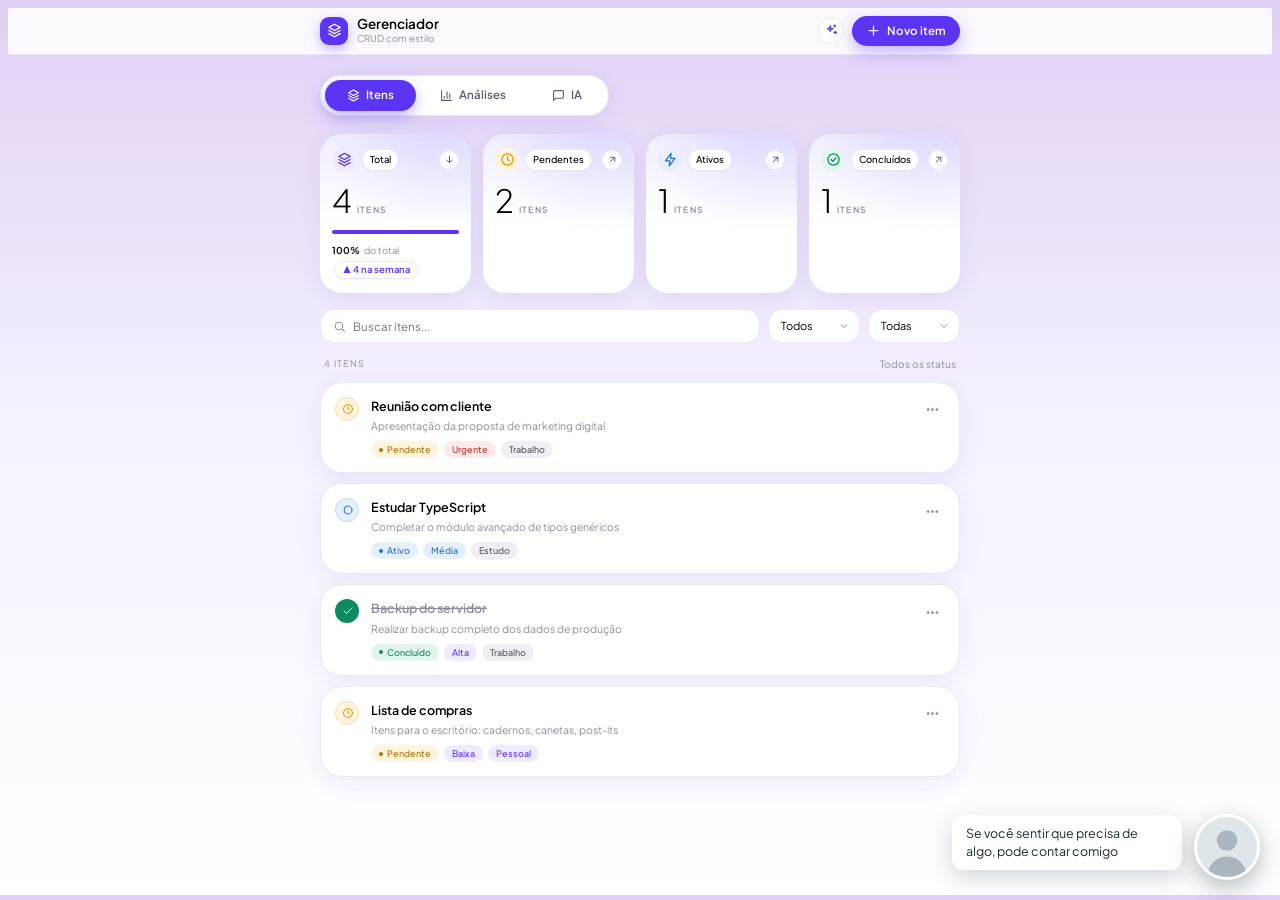
==== index.html @ 72a788ec "arrumando organização" ====
<!DOCTYPE html>
<html lang="pt-BR">
<head>
  <meta charset="UTF-8">
  <meta name="viewport" content="width=device-width, initial-scale=1">
  <title>Gerenciador</title>
  <link rel="preconnect" href="https://fonts.googleapis.com">
  <link rel="preconnect" href="https://fonts.gstatic.com" crossorigin>
  <link href="https://fonts.googleapis.com/css2?family=Plus+Jakarta+Sans:wght@300;400;500;600;700&display=swap" rel="stylesheet">
  <link rel="stylesheet" href="style.css">
</head>
<body>

<!-- Ícones -->
<svg width="0" height="0" style="position:absolute" aria-hidden="true">
  <defs>
    <symbol id="i-layers" viewBox="0 0 24 24"><path d="m12 2 9 5-9 5-9-5 9-5Z"/><path d="m3 12 9 5 9-5"/><path d="m3 17 9 5 9-5"/></symbol>
    <symbol id="i-chart" viewBox="0 0 24 24"><path d="M3 3v18h18"/><path d="M18 17V9"/><path d="M13 17V5"/><path d="M8 17v-3"/></symbol>
    <symbol id="i-chat" viewBox="0 0 24 24"><path d="M21 15a2 2 0 0 1-2 2H7l-4 4V5a2 2 0 0 1 2-2h14a2 2 0 0 1 2 2z"/></symbol>
    <symbol id="i-sparkles" viewBox="0 0 24 24"><path d="M9.9 4.5 11 8l3.5 1.1L11 10.2 9.9 13.7 8.8 10.2 5.3 9.1 8.8 8z"/><path d="M18 13v4M16 15h4M17 3v3M15.5 4.5h3"/></symbol>
    <symbol id="i-plus" viewBox="0 0 24 24"><path d="M12 5v14M5 12h14"/></symbol>
    <symbol id="i-clock" viewBox="0 0 24 24"><circle cx="12" cy="12" r="9"/><path d="M12 7v5l3 2"/></symbol>
    <symbol id="i-circle" viewBox="0 0 24 24"><circle cx="12" cy="12" r="8"/></symbol>
    <symbol id="i-zap" viewBox="0 0 24 24"><path d="M13 2 4 14h7l-1 8 9-12h-7z"/></symbol>
    <symbol id="i-check" viewBox="0 0 24 24"><path d="M20 6 9 17l-5-5"/></symbol>
    <symbol id="i-check-circle" viewBox="0 0 24 24"><circle cx="12" cy="12" r="9"/><path d="m8 12 3 3 5-6"/></symbol>
    <symbol id="i-search" viewBox="0 0 24 24"><circle cx="11" cy="11" r="7"/><path d="m21 21-4.3-4.3"/></symbol>
    <symbol id="i-up-right" viewBox="0 0 24 24"><path d="M7 17 17 7M8 7h9v9"/></symbol>
    <symbol id="i-down" viewBox="0 0 24 24"><path d="M12 5v14M6 13l6 6 6-6"/></symbol>
    <symbol id="i-more" viewBox="0 0 24 24"><circle cx="5" cy="12" r="1.2"/><circle cx="12" cy="12" r="1.2"/><circle cx="19" cy="12" r="1.2"/></symbol>
    <symbol id="i-trend" viewBox="0 0 24 24"><path d="m3 17 6-6 4 4 8-8"/><path d="M15 7h6v6"/></symbol>
    <symbol id="i-activity" viewBox="0 0 24 24"><path d="M22 12h-4l-3 9L9 3l-3 9H2"/></symbol>
    <symbol id="i-chevron" viewBox="0 0 24 24"><path d="m6 9 6 6 6-6"/></symbol>
    <symbol id="i-send" viewBox="0 0 24 24"><path d="M12 19V5M5 12l7-7 7 7"/></symbol>
    <symbol id="i-x" viewBox="0 0 24 24"><path d="M18 6 6 18M6 6l12 12"/></symbol>
    <symbol id="i-briefcase" viewBox="0 0 24 24"><rect x="2" y="7" width="20" height="14" rx="2"/><path d="M16 21V5a2 2 0 0 0-2-2h-4a2 2 0 0 0-2 2v16"/></symbol>
    <symbol id="i-heart" viewBox="0 0 24 24"><path d="M19 14c1.49-1.46 3-3.21 3-5.5A5.5 5.5 0 0 0 16.5 3c-1.76 0-3 .5-4.5 2-1.5-1.5-2.74-2-4.5-2A5.5 5.5 0 0 0 2 8.5c0 2.3 1.5 4.05 3 5.5l7 7Z"/></symbol>
    <symbol id="i-list" viewBox="0 0 24 24"><path d="M8 6h13M8 12h13M8 18h13M3 6h.01M3 12h.01M3 18h.01"/></symbol>
    <symbol id="i-cap" viewBox="0 0 24 24"><path d="M22 10 12 5 2 10l10 5 10-5Z"/><path d="M6 12v5c3 3 9 3 12 0v-5"/></symbol>
    <symbol id="i-plane" viewBox="0 0 24 24"><path d="m22 2-7 20-4-9-9-4Z"/><path d="M22 2 11 13"/></symbol>
  </defs>
</svg>

<header class="topbar">
  <div class="wrap topbar-in">
    <div class="brand">
      <span class="brand-logo"><svg class="ico"><use href="#i-layers"/></svg></span>
      <span><strong>Gerenciador</strong><small>CRUD com estilo</small></span>
    </div>
    <div class="topbar-actions">
      <button class="btn-icon" type="button" data-aba="ia" title="Assistente IA"><svg class="ico"><use href="#i-sparkles"/></svg></button>
      <button class="btn-primary" type="button" id="btn-novo"><svg class="ico"><use href="#i-plus"/></svg> Novo item</button>
    </div>
  </div>
</header>

<main class="wrap">
  <nav class="tabs" aria-label="Seções">
    <button class="tab active" type="button" data-aba="itens"><svg class="ico"><use href="#i-layers"/></svg> Itens</button>
    <button class="tab" type="button" data-aba="analises"><svg class="ico"><use href="#i-chart"/></svg> Análises</button>
    <button class="tab" type="button" data-aba="ia"><svg class="ico"><use href="#i-chat"/></svg> IA</button>
  </nav>

  <!-- ========== ITENS ========== -->
  <section id="aba-itens" class="aba active">
    <div class="stat-grid" id="cards"></div>

    <div class="filters">
      <label class="search">
        <svg class="ico"><use href="#i-search"/></svg>
        <input type="search" id="busca" placeholder="Buscar itens...">
      </label>
      <label class="select">
        <select id="f-status">
          <option value="">Todos</option>
          <option value="pendente">Pendente</option>
          <option value="ativo">Ativo</option>
          <option value="concluido">Concluído</option>
        </select>
        <svg class="ico"><use href="#i-chevron"/></svg>
      </label>
      <label class="select">
        <select id="f-cat">
          <option value="">Todas</option>
          <option value="trabalho">Trabalho</option>
          <option value="pessoal">Pessoal</option>
          <option value="ideia">Ideia</option>
          <option value="estudo">Estudo</option>
        </select>
        <svg class="ico"><use href="#i-chevron"/></svg>
      </label>
    </div>

    <div class="list-meta"><span id="contagem"></span><span id="rotulo-status">Todos os status</span></div>
    <div class="list" id="lista"></div>
  </section>

  <!-- ========== ANÁLISES ========== -->
  <section id="aba-analises" class="aba">
    <div class="stat-grid flat" id="kpis"></div>

    <div class="chart-grid">
      <article class="card">
        <header class="card-h"><h3>Distribuição por status</h3><span>proporção atual</span></header>
        <div class="donut-wrap" id="g-status"></div>
      </article>
      <article class="card">
        <header class="card-h"><h3>Itens criados por dia</h3><span>últimos 14 dias</span></header>
        <div id="g-dia"></div>
      </article>
      <article class="card">
        <header class="card-h"><h3>Por prioridade</h3><span>quantos por nível</span></header>
        <div class="hbars" id="g-prio"></div>
      </article>
      <article class="card">
        <header class="card-h"><h3>Por categoria</h3><span>distribuição temática</span></header>
        <div class="vbars" id="g-cat"></div>
      </article>
    </div>

    <div class="callout" id="taxa"></div>
  </section>

  <!-- ========== IA ========== -->
  <section id="aba-ia" class="aba">
    <div class="chat card">
      <header class="chat-h">
        <span class="stat-ico violet"><svg class="ico"><use href="#i-sparkles"/></svg></span>
        <div><strong>Assistente do Gerenciador</strong><small>Analisa suas tarefas e responde em português</small></div>
      </header>
      <div class="chat-body" id="chat-body">
        <div class="chat-empty" id="chat-empty">
          <span class="empty-ico"><svg class="ico"><use href="#i-sparkles"/></svg></span>
          <h3>Pergunte sobre suas tarefas</h3>
          <p>Eu tenho acesso ao resumo dos seus itens e posso sugerir próximos passos.</p>
          <div class="chips">
            <button type="button" class="chip">Quantas tarefas estão pendentes?</button>
            <button type="button" class="chip">Qual a taxa de conclusão da semana?</button>
            <button type="button" class="chip">Quais itens da categoria trabalho estão ativos?</button>
            <button type="button" class="chip">Me dê 3 sugestões para organizar minha semana.</button>
          </div>
        </div>
      </div>
      <form class="chat-form" id="chat-form" autocomplete="off">
        <input id="chat-input" type="text" placeholder="Pergunte sobre suas tarefas..." maxlength="300">
        <button class="send" aria-label="Enviar"><svg class="ico"><use href="#i-send"/></svg></button>
      </form>
    </div>
  </section>
</main>

<!-- Modal novo / editar -->
<dialog id="modal">
  <form id="modal-form" class="modal-form">
    <header>
      <h2 id="modal-title">Novo item</h2>
      <button type="button" class="btn-icon sm" id="modal-x" aria-label="Fechar"><svg class="ico"><use href="#i-x"/></svg></button>
    </header>
    <label>Título<input id="f-titulo" required maxlength="120" placeholder="O que precisa ser feito?"></label>
    <label>Descrição<textarea id="f-descricao" rows="3" maxlength="300" placeholder="Detalhes opcionais"></textarea></label>
    <div class="row3">
      <label>Status
        <select id="f-m-status">
          <option value="pendente">Pendente</option>
          <option value="ativo">Ativo</option>
          <option value="concluido">Concluído</option>
        </select>
      </label>
      <label>Prioridade
        <select id="f-m-prioridade">
          <option value="baixa">Baixa</option>
          <option value="media" selected>Média</option>
          <option value="alta">Alta</option>
          <option value="urgente">Urgente</option>
        </select>
      </label>
      <label>Categoria
        <select id="f-m-categoria">
          <option value="trabalho">Trabalho</option>
          <option value="pessoal" selected>Pessoal</option>
          <option value="ideia">Ideia</option>
          <option value="estudo">Estudo</option>
        </select>
      </label>
    </div>
    <footer>
      <button type="button" class="btn-ghost" id="modal-cancel">Cancelar</button>
      <button class="btn-primary" type="submit">Salvar</button>
    </footer>
  </form>
</dialog>

<!-- Assistente virtual (widget) -->
<div class="assist-hint" id="assist-hint" role="button" tabindex="0">Se você sentir que precisa de algo, pode contar comigo</div>
<button type="button" class="assist-fab" id="assist-fab" aria-label="Abrir assistente" aria-expanded="false" aria-controls="assist-panel">
  <span class="avatar"></span>
</button>

<section class="assist-panel" id="assist-panel" role="dialog" aria-label="Assistente virtual" hidden>
  <header class="assist-head">
    <span class="avatar"></span>
    <div class="assist-id"><strong id="assist-nome"></strong><small>Assistente Virtual</small></div>
    <div class="assist-tools">
      <div class="assist-menu" id="assist-menu" hidden>
        <button type="button" class="head-btn" id="assist-dots" aria-label="Mais opções" aria-haspopup="true" aria-expanded="false"><svg class="ico"><use href="#i-more"/></svg></button>
        <div class="assist-pop" id="assist-pop" hidden>
          <button type="button" id="assist-reset">Reconfigurar assistente</button>
        </div>
      </div>
      <button type="button" class="head-btn" id="assist-close" aria-label="Fechar"><svg class="ico"><use href="#i-x"/></svg></button>
    </div>
  </header>

  <!-- Tela 1: estilo -->
  <div class="tela active" data-tela="1">
    <div class="stepper"><span class="st on">1</span><span class="seg"></span><span class="st">2</span><span class="seg"></span><span class="st">3</span></div>
    <p class="ask">Oi! Como você gostaria que eu seja?</p>
    <div class="opcoes" role="radiogroup" aria-label="Estilo da assistente" data-grupo="estilo">
      <button type="button" class="opcao" role="radio" aria-checked="false" data-valor="amigavel">
        <span class="oi violeta"><svg class="ico"><use href="#i-sparkles"/></svg></span>
        <span class="otxt"><b>Amigável</b><small>Uma assistente próxima e descontraída</small></span>
      </button>
      <button type="button" class="opcao" role="radio" aria-checked="false" data-valor="profissional">
        <span class="oi azul"><svg class="ico"><use href="#i-briefcase"/></svg></span>
        <span class="otxt"><b>Profissional</b><small>Direta e objetiva</small></span>
      </button>
      <button type="button" class="opcao" role="radio" aria-checked="false" data-valor="paciente">
        <span class="oi rosa"><svg class="ico"><use href="#i-heart"/></svg></span>
        <span class="otxt"><b>Paciente</b><small>Sempre calma e acolhedora</small></span>
      </button>
    </div>
    <button type="button" class="assist-cta" id="cta-1" disabled>Escolher</button>
  </div>

  <!-- Tela 2: modo de trabalho -->
  <div class="tela" data-tela="2">
    <div class="stepper"><span class="st ok">1</span><span class="seg ok"></span><span class="st on">2</span><span class="seg"></span><span class="st">3</span></div>
    <p class="ask">Como você prefere trabalhar comigo?</p>
    <div class="opcoes" role="radiogroup" aria-label="Modo de trabalho" data-grupo="modo">
      <button type="button" class="opcao" role="radio" aria-checked="false" data-valor="rapidas">
        <span class="oi laranja"><svg class="ico"><use href="#i-zap"/></svg></span>
        <span class="otxt"><b>Respostas rápidas</b><small>Direto ao ponto</small></span>
      </button>
      <button type="button" class="opcao" role="radio" aria-checked="false" data-valor="explicacoes">
        <span class="oi indigo"><svg class="ico"><use href="#i-list"/></svg></span>
        <span class="otxt"><b>Com explicações</b><small>Passo a passo</small></span>
      </button>
      <button type="button" class="opcao" role="radio" aria-checked="false" data-valor="exemplos">
        <span class="oi navy"><svg class="ico"><use href="#i-cap"/></svg></span>
        <span class="otxt"><b>Com exemplos</b><small>Usando situações reais</small></span>
      </button>
    </div>
    <button type="button" class="assist-cta" id="cta-2" disabled>Continuar</button>
  </div>

  <!-- Tela 3: conversa -->
  <div class="tela chat" data-tela="chat">
    <div class="chat-msgs" id="assist-msgs" aria-live="polite"></div>
    <form class="assist-form" id="assist-form" autocomplete="off">
      <input id="assist-input" type="text" placeholder="Digite sua mensagem..." maxlength="300">
      <button class="enviar" aria-label="Enviar"><svg class="ico"><use href="#i-plane"/></svg></button>
    </form>
  </div>
</section>

<script src="script.js"></script>
</body>
</html>
---- style.css ----
:root {
  --bg: #f8f8fc;
  --card: #ffffff;
  --ink: #14141f;
  --muted: #8b8da0;
  --line: #e8e9f1;
  --brand: #5b34f5;
  --brand-soft: #efeafe;
  --amber: #e09400;  --amber-soft: #fff4de;
  --blue: #1f6fd6;   --blue-soft: #e6f0fd;
  --green: #0e8a5f;  --green-soft: #e1f5ec;
  --red: #c0332e;    --red-soft: #fdeaea;
  --radius: 22px;
  --shadow: 0 6px 24px rgba(60, 40, 140, .07);
  --assist: #1b6b73;
  --assist-dark: #15565d;
  /* Foto da assistente: coloque o arquivo em assets/assistente.png (ou troque o caminho aqui). */
  --assistente: url("assets/assistente.png");
  /* Silhueta mostrada enquanto não houver foto. */
  --avatar-vazio: url("data:image/svg+xml,%3Csvg xmlns='http://www.w3.org/2000/svg' viewBox='0 0 64 64'%3E%3Crect width='64' height='64' fill='%23dfe6ea'/%3E%3Ccircle cx='32' cy='25' r='11' fill='%23a9b6bd'/%3E%3Cpath d='M10 64c2-15 12-22 22-22s20 7 22 22Z' fill='%23a9b6bd'/%3E%3C/svg%3E");
}

* { box-sizing: border-box; }
html { -webkit-text-size-adjust: 100%; }
body {
 
  font: 400 13px/1.45 "Plus Jakarta Sans", system-ui, -apple-system, "Segoe UI", sans-serif;
  background: linear-gradient(180deg, #dfd0f6 0%, #F5F0FF 45%, #FFFFFF 100%);
}
h1, h2, h3, p { margin: 0; }
a { color: inherit; text-decoration: none; }
button, input, select, textarea { font: inherit; color: inherit; }
button { cursor: pointer; }

.wrap { width: min(100% - 32px, 640px); margin-inline: auto; }
@media (min-width: 900px) { .wrap { width: min(100% - 48px, 640px); } }
@media (min-width: 1000px) { .wrap { width: 640px; } }
main.wrap { padding-bottom: 110px; }

.ico { width: 15px; height: 15px; fill: none; stroke: currentColor; stroke-width: 2; stroke-linecap: round; stroke-linejoin: round; flex: none; }

/* ---------- topo ---------- */
.topbar { background: rgba(255,255,255,.85); backdrop-filter: blur(8px); border-bottom: 1px solid var(--line); position: sticky; top: 0; z-index: 20; }
.topbar-in { display: flex; align-items: center; justify-content: space-between; height: 46px; }
.brand { display: flex; align-items: center; gap: 9px; }
.brand strong { display: block; font-size: 13.5px; font-weight: 600; line-height: 1.1; }
.brand small { display: block; font-size: 9.5px; color: var(--muted); }
.brand-logo { width: 28px; height: 28px; border-radius: 9px; background: var(--brand); color: #fff; display: grid; place-items: center; box-shadow: 0 4px 12px rgba(91,52,245,.35); }
.topbar-actions { display: flex; gap: 8px; align-items: center; }
.btn-icon { width: 26px; height: 26px; padding: 0; border-radius: 50%; border: 1px solid var(--line); background: #fff; display: grid; place-items: center; color: var(--brand); }
.btn-primary { display: inline-flex; align-items: center; gap: 6px; background: var(--brand); color: #fff; border: 0; border-radius: 999px; padding: 7px 14px; font-weight: 600; font-size: 11.5px; box-shadow: 0 6px 16px rgba(91,52,245,.35); transition: transform .12s, box-shadow .12s; }
.btn-primary:hover { transform: translateY(-1px); box-shadow: 0 8px 20px rgba(91,52,245,.4); }
.btn-ghost { background: transparent; border: 1px solid var(--line); border-radius: 999px; padding: 7px 14px; font-weight: 500; }

/* ---------- abas ---------- */
.tabs { display: inline-grid; grid-auto-flow: column; gap: 2px; margin: 20px 0 18px; padding: 4px; background: #fff; border: 1px solid var(--line); border-radius: 999px; box-shadow: var(--shadow); }
.tab { border: 0; background: transparent; display: inline-flex; align-items: center; justify-content: center; gap: 6px; padding: 7px 22px; border-radius: 999px; font-weight: 600; font-size: 11.5px; color: #5b5d70; transition: background .15s, color .15s; }
.tab:hover { color: var(--brand); }
.tab.active { background: var(--brand); color: #fff; box-shadow: 0 6px 14px rgba(91,52,245,.35); }
.tab .ico { width: 13px; height: 13px; }

/* ---------- cards de métricas (Itens) ---------- */
.stat-grid { display: grid; grid-template-columns: repeat(2, 1fr); gap: 12px; margin-bottom: 16px; }
@media (min-width: 560px) { .stat-grid { grid-template-columns: repeat(4, 1fr); } }
.stat-card { position: relative; overflow: hidden; background: linear-gradient(180deg, #f1edff 0, #fff 55%); border-radius: var(--radius); padding: 14px 12px; box-shadow: var(--shadow); min-height: 120px; }
.stat-card::before { content: ""; position: absolute; inset: 0; background: radial-gradient(circle at 80% -10%, rgba(120,90,255,.16), transparent 55%); pointer-events: none; }
.stat-head { position: relative; display: flex; align-items: center; gap: 6px; }
.stat-ico { width: 24px; height: 24px; border-radius: 50%; display: inline-grid; place-items: center; flex: none; }
.stat-ico.violet { background: var(--brand-soft); color: var(--brand); }
.stat-ico.amber { background: var(--amber-soft); color: var(--amber); }
.stat-ico.blue { background: var(--blue-soft); color: var(--blue); }
.stat-ico.green { background: var(--green-soft); color: var(--green); }
.pill { padding: 3px 7px; background: #fff; border: 1px solid var(--line); border-radius: 999px; font-size: 9.5px; font-weight: 500; white-space: nowrap; box-shadow: 0 1px 2px rgba(0,0,0,.03); }
.pill.sm { padding: 1px 8px; color: var(--brand); font-weight: 600; margin-left: 2px; }
.stat-go { padding: 0; margin-left: auto; width: 20px; height: 20px; flex: none; border-radius: 50%; border: 1px solid var(--line); background: #fff; display: grid; place-items: center; color: var(--brand); transition: background .15s; }
.stat-go:hover { background: var(--brand-soft); }
.stat-go .ico { width: 11px; height: 11px; }
.stat-num { position: relative; margin-top: 12px; font-size: 32px; font-weight: 300; line-height: 1; }
.stat-num span { margin-left: 5px; font-size: 8.5px; letter-spacing: .14em; text-transform: uppercase; color: var(--muted); font-weight: 600; }
.bar { position: relative; height: 4px; background: #e6e1fb; border-radius: 4px; margin: 14px 0 10px; }
.bar i { display: block; height: 100%; background: var(--brand); border-radius: 4px; }
.stat-foot { position: relative; font-size: 9.5px; color: var(--muted); display: flex; align-items: center; gap: 4px; flex-wrap: wrap; }
.stat-foot b { color: var(--ink); }

/* ---------- filtros ---------- */
.filters { display: grid; grid-template-columns: 1fr 92px 92px; gap: 8px; margin-bottom: 14px; }
.search, .select { position: relative; display: flex; align-items: center; background: #fff; border: 1px solid var(--line); border-radius: 14px; height: 34px; }
.search .ico { position: absolute; left: 12px; color: var(--muted); width: 13px; height: 13px; }
.search input { width: 100%; height: 100%; border: 0; background: transparent; padding: 0 12px 0 32px; outline: 0; font-size: 11.5px; }
.search:focus-within, .select:focus-within { border-color: var(--brand); box-shadow: 0 0 0 3px rgba(91,52,245,.12); }
.select select { appearance: none; width: 100%; height: 100%; border: 0; background: transparent; padding: 0 24px 0 12px; font-size: 11px; outline: 0; }
.select .ico { position: absolute; right: 9px; width: 12px; height: 12px; color: var(--muted); pointer-events: none; }
.list-meta { display: flex; justify-content: space-between; font-size: 9px; letter-spacing: .12em; color: var(--muted); margin: 0 4px 10px; }
.list-meta span:last-child { letter-spacing: 0; font-size: 10px; }

/* ---------- lista ---------- */
.list { display: grid; gap: 10px; }
.item { display: flex; align-items: flex-start; gap: 12px; background: #fff; border: 1px solid var(--line); border-radius: var(--radius); padding: 14px; box-shadow: var(--shadow); transition: transform .12s, box-shadow .12s; }
.item:hover { transform: translateY(-1px); box-shadow: 0 10px 28px rgba(60,40,140,.1); }
.item form { margin: 0; }
.status-btn { width: 24px; height: 24px; border-radius: 50%; display: grid; place-items: center; border: 1px solid transparent; transition: transform .12s; }
.status-btn:hover { transform: scale(1.1); }
.status-btn .ico { width: 12px; height: 12px; }
.status-btn.pendente { background: var(--amber-soft); color: var(--amber); border-color: #f6dfae; }
.status-btn.ativo { background: var(--blue-soft); color: var(--blue); border-color: #bcd6f7; }
.status-btn.concluido { background: var(--green); color: #fff; }
.item-body { flex: 1; min-width: 0; }
.item-body h3 { font-size: 12.5px; font-weight: 600; }
.item.concluido h3 { text-decoration: line-through; color: #8b8da0; }
.item-body p { color: var(--muted); font-size: 10.5px; margin: 3px 0 8px; }
.tags { display: flex; flex-wrap: wrap; gap: 5px; }
.tag { display: inline-flex; align-items: center; gap: 4px; padding: 2px 8px; border-radius: 999px; font-size: 9px; font-weight: 500; background: #f0f0f4; color: #55555f; }
.tag .dot { width: 4px; height: 4px; border-radius: 50%; background: currentColor; }
.st-pendente { background: var(--amber-soft); color: #b36f00; }
.st-ativo { background: var(--blue-soft); color: var(--blue); }
.st-concluido { background: var(--green-soft); color: var(--green); }
.pr-baixa { background: var(--brand-soft); color: var(--brand); }
.pr-media { background: var(--blue-soft); color: var(--blue); }
.pr-alta { background: var(--brand-soft); color: var(--brand); }
.pr-urgente { background: var(--red-soft); color: var(--red); }
.cat-pessoal { background: var(--brand-soft); color: var(--brand); }

.menu { position: relative; }
.menu summary { list-style: none; width: 26px; height: 26px; border-radius: 8px; display: grid; place-items: center; color: var(--muted); cursor: pointer; }
.menu summary::-webkit-details-marker { display: none; }
.menu summary:hover { background: #f3f3f8; }
.menu-pop { position: absolute; right: 0; top: 30px; z-index: 10; min-width: 120px; background: #fff; border: 1px solid var(--line); border-radius: 12px; box-shadow: 0 12px 28px rgba(30,20,80,.14); padding: 4px; }
.menu-pop form { margin: 0; }
.menu-pop button { display: block; width: 100%; text-align: left; border: 0; background: none; padding: 7px 10px; border-radius: 8px; font-size: 11.5px; }
.menu-pop button:hover { background: #f5f4fb; }
.menu-pop .danger { color: var(--red); }
.menu-pop .danger:hover { background: var(--red-soft); }

.empty { text-align: center; padding: 48px 16px; color: var(--muted); }
.empty h3 { color: var(--ink); font-size: 13px; margin: 10px 0 2px; }
.empty-ico { width: 40px; height: 40px; border-radius: 12px; background: var(--brand-soft); color: var(--brand); display: inline-grid; place-items: center; }
.empty-ico .ico { width: 17px; height: 17px; }

/* ---------- análises ---------- */
.card { background: #fff; border: 1px solid var(--line); border-radius: var(--radius); box-shadow: var(--shadow); }
.stat-grid.flat { margin-bottom: 14px; }
.kpi { padding: 14px; }
.kpi-h { display: flex; align-items: center; gap: 8px; font-size: 10.5px; font-weight: 500; color: #55566a; }
.kpi b { display: block; font-size: 24px; font-weight: 600; margin: 14px 0 2px; }
.kpi small { font-size: 9.5px; color: var(--muted); }

.chart-grid { display: grid; gap: 14px; grid-template-columns: 1fr; margin-bottom: 14px; }
@media (min-width: 560px) { .chart-grid { grid-template-columns: 1fr 1fr; } }
.chart-grid .card { padding: 14px; }
.card-h { display: flex; justify-content: space-between; align-items: baseline; margin-bottom: 10px; }
.card-h h3 { font-size: 11.5px; font-weight: 600; }
.card-h span { font-size: 9px; color: var(--muted); }

.donut-wrap { display: flex; align-items: center; gap: 16px; }
.donut { position: relative; width: 120px; flex: none; }
.donut svg { display: block; width: 100%; }
.donut-c { position: absolute; inset: 0; display: flex; flex-direction: column; align-items: center; justify-content: center; }
.donut-c b { font-size: 18px; font-weight: 600; line-height: 1; }
.donut-c span { font-size: 7px; letter-spacing: .16em; color: var(--muted); margin-top: 3px; }
.legend { list-style: none; margin: 0; padding: 0; flex: 1; display: grid; gap: 10px; }
.legend li { display: flex; align-items: center; gap: 8px; font-size: 10.5px; }
.legend i { width: 8px; height: 8px; border-radius: 50%; }
.legend b { margin-left: auto; font-size: 10px; }

.line { width: 100%; height: auto; display: block; }
.line .axis { font-size: 12px; fill: var(--muted); font-family: inherit; }

.hbars { display: grid; gap: 10px; padding-top: 4px; }
.hrow { display: grid; grid-template-columns: 52px 1fr 14px; align-items: center; gap: 8px; font-size: 10px; }
.hrow label { text-align: right; color: #55566a; }
.htrack { height: 14px; background: #f3f3f8; border-radius: 4px; overflow: hidden; }
.htrack i { display: block; height: 100%; border-radius: 4px; transition: width .4s; }
.hrow b { font-size: 10px; text-align: right; }

.vbars { display: grid; grid-template-columns: repeat(4, 1fr); gap: 12px; height: 140px; padding-top: 4px; }
.vcol { display: flex; flex-direction: column; align-items: center; min-height: 0; }
.vcol b { font-size: 10px; margin-bottom: 4px; }
.vtrack { flex: 1; width: 100%; max-width: 38px; display: flex; align-items: flex-end; background: #f7f7fb; border-radius: 6px 6px 0 0; }
.vtrack i { display: block; width: 100%; border-radius: 6px 6px 0 0; min-height: 2px; transition: height .4s; }
.vcol label { font-size: 9.5px; color: #55566a; margin-top: 6px; }

.callout { display: flex; align-items: center; gap: 8px; padding: 10px 14px; border-radius: 14px; background: #f4f1ff; border: 1px solid #e5dfff; color: var(--brand); font-size: 10.5px; }
.callout b { font-weight: 700; }

/* ---------- chat ---------- */
.chat { display: flex; flex-direction: column; height: min(620px, calc(100vh - 150px)); min-height: 420px; overflow: hidden; }
.chat-h { display: flex; align-items: center; gap: 10px; padding: 12px 14px; border-bottom: 1px solid var(--line); }
.chat-h strong { display: block; font-size: 12px; font-weight: 600; line-height: 1.2; }
.chat-h small { font-size: 9.5px; color: var(--muted); }
.chat-body { flex: 1; overflow-y: auto; padding: 14px; display: flex; flex-direction: column; gap: 10px; }
.chat-empty { margin: auto; text-align: center; max-width: 340px; }
.chat-empty h3 { font-size: 12.5px; margin: 12px 0 3px; }
.chat-empty p { color: var(--muted); font-size: 10px; }
.chips { display: grid; grid-template-columns: 1fr 1fr; gap: 8px; margin-top: 16px; text-align: left; }
.chip { background: #f8f8fc; border: 1px solid var(--line); border-radius: 12px; padding: 9px 10px; font-size: 10px; text-align: left; line-height: 1.35; transition: border-color .15s, background .15s; }
.chip:hover { border-color: var(--brand); background: var(--brand-soft); }
.msg { max-width: 82%; padding: 9px 12px; border-radius: 16px; font-size: 11.5px; white-space: pre-wrap; line-height: 1.5; }
.msg.user { align-self: flex-end; background: var(--brand); color: #fff; border-bottom-right-radius: 5px; }
.msg.bot { align-self: flex-start; background: #f3f2fb; border-bottom-left-radius: 5px; }
.msg.typing { color: var(--muted); font-style: italic; }
.chat-form { display: flex; align-items: center; gap: 8px; margin: 10px; padding: 4px 4px 4px 14px; border: 1px solid var(--line); border-radius: 999px; background: #f8f8fc; }
.chat-form:focus-within { border-color: var(--brand); box-shadow: 0 0 0 3px rgba(91,52,245,.12); }
.chat-form input { flex: 1; border: 0; background: transparent; outline: 0; font-size: 11.5px; height: 28px; }
.send { width: 28px; height: 28px; border-radius: 50%; border: 0; background: var(--brand); color: #fff; display: grid; place-items: center; }
.send:hover { background: #4a27d8; }

/* ---------- modal ---------- */
dialog { border: 0; padding: 0; border-radius: 22px; width: min(92vw, 440px); box-shadow: 0 30px 80px rgba(20,10,60,.3); color: var(--ink); }
dialog::backdrop { background: rgba(20,16,40,.4); backdrop-filter: blur(3px); }
.modal-form { padding: 18px; display: grid; gap: 12px; }
.modal-form header { display: flex; justify-content: space-between; align-items: center; }
.modal-form h2 { font-size: 15px; font-weight: 600; }
.modal-form label { display: grid; gap: 5px; font-size: 10.5px; font-weight: 600; color: #55566a; }
.modal-form input, .modal-form textarea, .modal-form select { border: 1px solid var(--line); border-radius: 12px; padding: 9px 11px; background: #fff; font-size: 12px; font-weight: 400; color: var(--ink); outline: 0; resize: vertical; }
.modal-form input:focus, .modal-form textarea:focus, .modal-form select:focus { border-color: var(--brand); box-shadow: 0 0 0 3px rgba(91,52,245,.12); }
.row3 { display: grid; grid-template-columns: repeat(3, 1fr); gap: 8px; }
.modal-form footer { display: flex; justify-content: flex-end; gap: 8px; margin-top: 4px; }

@media (max-width: 480px) {
  .chips { grid-template-columns: 1fr; }
  .row3 { grid-template-columns: 1fr; }
  .tab { padding: 7px 14px; }
}

/* ---------- alternância de abas ---------- */
.aba { display: none; }
.aba.active { display: block; }

/* ---------- assistente virtual (widget) ---------- */
.avatar { display: block; flex: none; border-radius: 50%; background-color: #dfe6ea; background-image: var(--assistente), var(--avatar-vazio); background-size: cover; background-position: center top; background-repeat: no-repeat; }

/* botão flutuante */
.assist-fab { position: fixed; right: 20px; bottom: 20px; z-index: 30; width: 66px; height: 66px; padding: 0; border: 3px solid #fff; border-radius: 50%; background: #fff; cursor: pointer; box-shadow: 0 8px 24px rgba(0, 30, 40, .3); transition: transform .15s; }
.assist-fab:hover { transform: scale(1.05); }
.assist-fab .avatar { width: 100%; height: 100%; }
.assist-hint { position: fixed; right: 98px; bottom: 30px; z-index: 29; max-width: 230px; padding: 10px 14px; background: #fff; border-radius: 12px; font-size: 12.5px; line-height: 1.4; color: #1c2b30; box-shadow: 0 8px 24px rgba(0, 30, 40, .18); cursor: pointer; }
.assist-hint.off { display: none; }

/* painel */
.assist-panel { position: fixed; right: 20px; bottom: 100px; z-index: 31; width: min(340px, calc(100vw - 24px)); height: min(470px, calc(100vh - 120px)); display: flex; flex-direction: column; overflow: hidden; background: #fff; border-radius: 18px; box-shadow: 0 18px 50px rgba(10, 30, 40, .32); animation: assist-sobe .18s ease-out; }
.assist-panel[hidden] { display: none; }
@keyframes assist-sobe { from { opacity: 0; transform: translateY(10px); } to { opacity: 1; transform: none; } }

.assist-head { display: flex; align-items: center; gap: 10px; padding: 12px 14px; background: var(--assist); color: #fff; }
.assist-head .avatar { width: 40px; height: 40px; border: 2px solid #fff; }
.assist-id { flex: 1; min-width: 0; }
.assist-id strong { display: block; font-size: 14px; font-weight: 600; line-height: 1.15; }
.assist-id small { font-size: 11px; opacity: .85; }
.assist-tools { display: flex; align-items: center; gap: 2px; }
.head-btn { width: 30px; height: 30px; display: grid; place-items: center; padding: 0; border: 0; border-radius: 8px; background: transparent; color: #fff; cursor: pointer; }
.head-btn:hover { background: rgba(255, 255, 255, .16); }
.head-btn .ico { width: 18px; height: 18px; }
.assist-menu { position: relative; }
.assist-pop { position: absolute; right: 0; top: 34px; z-index: 5; min-width: 190px; padding: 4px; background: #fff; border-radius: 10px; box-shadow: 0 12px 30px rgba(10, 30, 40, .25); }
.assist-pop[hidden] { display: none; }
.assist-pop button { display: block; width: 100%; padding: 9px 10px; border: 0; border-radius: 8px; background: none; text-align: left; font: inherit; font-size: 12.5px; color: #1c2b30; cursor: pointer; }
.assist-pop button:hover { background: #eef3f4; }

/* telas (uma por vez, sempre no mesmo lugar) */
.tela { display: none; flex: 1; flex-direction: column; min-height: 0; padding: 14px; background: linear-gradient(#f5f8f9, #e9eef0); }
.tela.active { display: flex; }

.stepper { display: flex; align-items: center; justify-content: center; margin: 2px 0 14px; }
.st { width: 24px; height: 24px; display: grid; place-items: center; border-radius: 50%; border: 2px solid #cfd6da; background: #fff; font-size: 11px; font-weight: 700; color: #9aa5ab; }
.st.on, .st.ok { background: var(--assist); border-color: var(--assist); color: #fff; }
.seg { width: 46px; height: 2px; margin: 0 6px; background: #cfd6da; }
.seg.ok { background: var(--assist); }

.ask { align-self: flex-start; max-width: 88%; margin: 0 0 12px; padding: 10px 12px; background: #e6ecee; border-radius: 14px 14px 14px 4px; font-size: 13.5px; color: #1c2b30; }
.opcoes { display: grid; gap: 8px; margin-bottom: 12px; }
.opcao { display: flex; align-items: center; gap: 10px; width: 100%; padding: 10px 12px; border: 1.5px solid transparent; border-radius: 14px; background: #fff; text-align: left; color: inherit; box-shadow: 0 2px 8px rgba(20, 40, 50, .08); transition: border-color .12s, background .12s; }
.opcao:hover { border-color: #b9d3d6; }
.opcao.sel { border-color: var(--assist); background: #f0f9fa; }
.oi { width: 34px; height: 34px; display: grid; place-items: center; flex: none; border-radius: 50%; }
.oi .ico { width: 16px; height: 16px; }
.oi.violeta { background: #efeafe; color: #5b34f5; }
.oi.azul { background: #e6f0fd; color: #1f6fd6; }
.oi.rosa { background: #fde7f0; color: #e0457b; }
.oi.laranja { background: #fff1de; color: #f08a00; }
.oi.indigo { background: #e8ebff; color: #4c5bd4; }
.oi.navy { background: #e1ecfb; color: #1d4fa8; }
.otxt b { display: block; font-size: 13px; font-weight: 600; color: #1c2b30; }
.otxt small { display: block; font-size: 10.5px; line-height: 1.3; color: #7b8a91; }
.assist-cta { width: 100%; margin-top: auto; padding: 12px; border: 0; border-radius: 12px; background: var(--assist); color: #fff; font: inherit; font-size: 13px; font-weight: 600; cursor: pointer; }
.assist-cta:hover:not(:disabled) { background: var(--assist-dark); }
.assist-cta:disabled { background: #d7dce0; color: #8d979d; cursor: not-allowed; }

/* conversa */
.tela.chat { padding: 0; }
.chat-msgs { flex: 1; min-height: 0; display: flex; flex-direction: column; gap: 10px; padding: 14px; overflow-y: auto; }
.bmsg { display: flex; align-items: flex-start; gap: 8px; max-width: 92%; }
.bmsg.user { align-self: flex-end; }
.bmsg .avatar { width: 28px; height: 28px; margin-top: 2px; }
.bolha { padding: 10px 12px; border-radius: 14px; background: #fff; box-shadow: 0 2px 8px rgba(20, 40, 50, .08); font-size: 13px; line-height: 1.45; color: #1c2b30; white-space: pre-wrap; overflow-wrap: anywhere; }
.bmsg.user .bolha { background: var(--assist); color: #fff; border-bottom-right-radius: 4px; }
.assist-form { display: flex; gap: 8px; padding: 10px; background: #fff; border-top: 1px solid #e3e8ea; }
.assist-form input { flex: 1; min-width: 0; padding: 10px 12px; border: 1px solid #d5dbde; border-radius: 10px; font: inherit; font-size: 13px; outline: 0; }
.assist-form input:focus { border-color: var(--assist); box-shadow: 0 0 0 3px rgba(27, 107, 115, .15); }
.enviar { width: 40px; height: 40px; display: grid; place-items: center; flex: none; padding: 0; border: 0; border-radius: 10px; background: var(--assist); color: #fff; cursor: pointer; }
.enviar:hover { background: var(--assist-dark); }

@media (max-width: 560px) {
  .assist-hint { display: none; }
  .assist-fab { right: 12px; bottom: 12px; width: 58px; height: 58px; }
  .assist-panel { right: 12px; bottom: 82px; width: calc(100vw - 24px); }
}
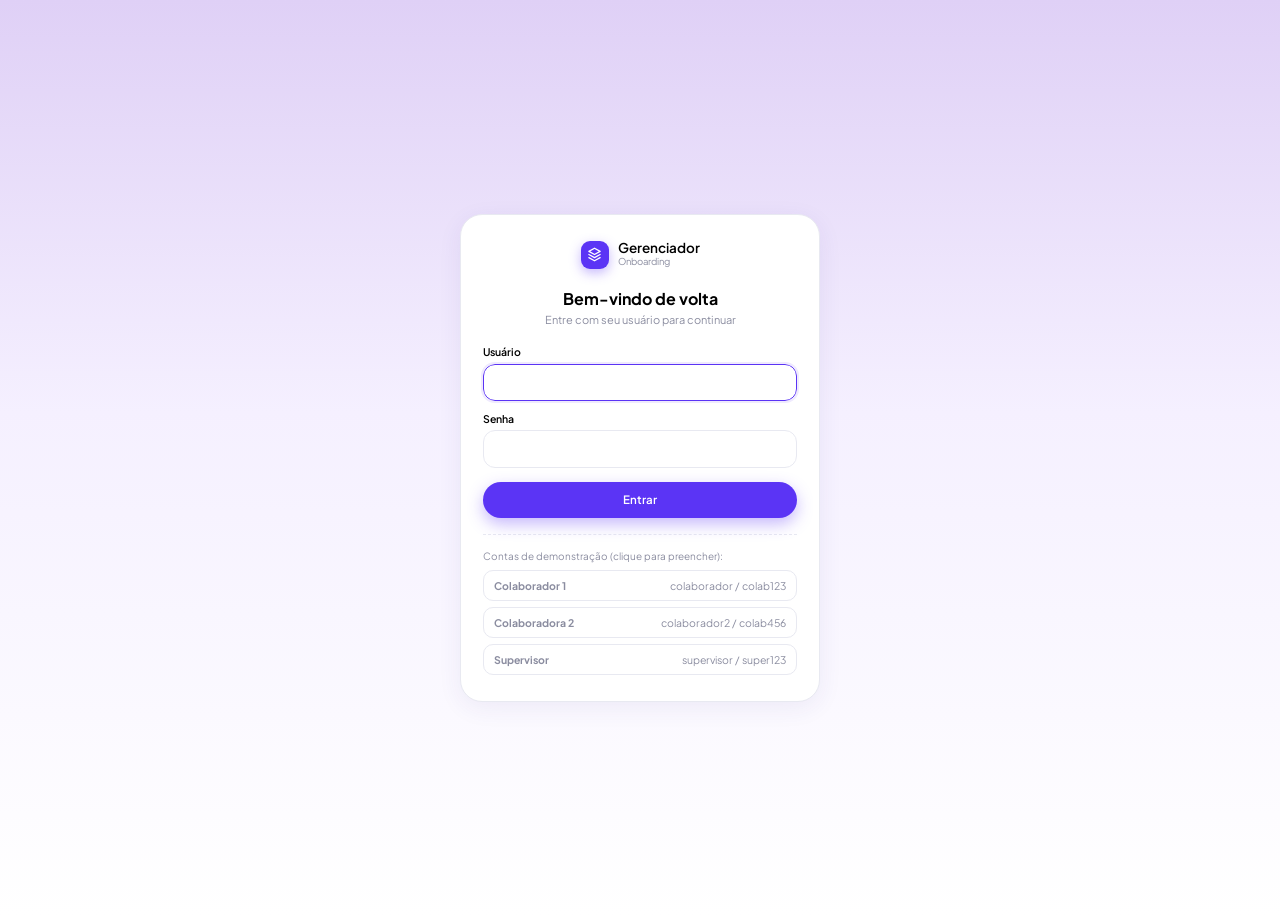
==== commit b36d5413: "adicionando site pronto na main" ====
--- a/index.html
+++ b/index.html
@@ -8,6 +8,9 @@
   <link rel="preconnect" href="https://fonts.gstatic.com" crossorigin>
   <link href="https://fonts.googleapis.com/css2?family=Plus+Jakarta+Sans:wght@300;400;500;600;700&display=swap" rel="stylesheet">
   <link rel="stylesheet" href="style.css">
+  <link rel="stylesheet" href="plataforma.css">
+  <script src="plataforma.js"></script>
+  <script>Auth.exigir('colaborador');</script>
 </head>
 <body>
 
@@ -38,6 +41,9 @@
     <symbol id="i-list" viewBox="0 0 24 24"><path d="M8 6h13M8 12h13M8 18h13M3 6h.01M3 12h.01M3 18h.01"/></symbol>
     <symbol id="i-cap" viewBox="0 0 24 24"><path d="M22 10 12 5 2 10l10 5 10-5Z"/><path d="M6 12v5c3 3 9 3 12 0v-5"/></symbol>
     <symbol id="i-plane" viewBox="0 0 24 24"><path d="m22 2-7 20-4-9-9-4Z"/><path d="M22 2 11 13"/></symbol>
+    <symbol id="i-gamepad" viewBox="0 0 24 24"><path d="M6 12h4M8 10v4"/><path d="M15 13h.01M18 11h.01"/><rect x="2" y="6" width="20" height="12" rx="5"/></symbol>
+    <symbol id="i-logout" viewBox="0 0 24 24"><path d="M9 21H5a2 2 0 0 1-2-2V5a2 2 0 0 1 2-2h4"/><path d="m16 17 5-5-5-5"/><path d="M21 12H9"/></symbol>
+    <symbol id="i-expand" viewBox="0 0 24 24"><path d="M15 3h6v6M9 21H3v-6M21 3l-7 7M3 21l7-7"/></symbol>
   </defs>
 </svg>
 
@@ -48,8 +54,11 @@
       <span><strong>Gerenciador</strong><small>CRUD com estilo</small></span>
     </div>
     <div class="topbar-actions">
+      <button class="btn-icon" type="button" data-aba="jogo" title="Jogo de onboarding"><svg class="ico"><use href="#i-gamepad"/></svg></button>
       <button class="btn-icon" type="button" data-aba="ia" title="Assistente IA"><svg class="ico"><use href="#i-sparkles"/></svg></button>
       <button class="btn-primary" type="button" id="btn-novo"><svg class="ico"><use href="#i-plus"/></svg> Novo item</button>
+      <span class="user-chip"><span class="av" id="u-av"></span><span class="nm" id="u-nome"></span></span>
+      <button class="btn-icon" type="button" id="sair" title="Sair"><svg class="ico"><use href="#i-logout"/></svg></button>
     </div>
   </div>
 </header>
@@ -59,6 +68,7 @@
     <button class="tab active" type="button" data-aba="itens"><svg class="ico"><use href="#i-layers"/></svg> Itens</button>
     <button class="tab" type="button" data-aba="analises"><svg class="ico"><use href="#i-chart"/></svg> Análises</button>
     <button class="tab" type="button" data-aba="ia"><svg class="ico"><use href="#i-chat"/></svg> IA</button>
+    <button class="tab" type="button" data-aba="jogo"><svg class="ico"><use href="#i-gamepad"/></svg> Onboarding</button>
   </nav>
 
   <!-- ========== ITENS ========== -->
@@ -119,6 +129,17 @@
     </div>
 
     <div class="callout" id="taxa"></div>
+  </section>
+
+  <!-- ========== JOGO (carregado em iframe, dentro da mesma página, com a top-bar visível) ========== -->
+  <section id="aba-jogo" class="aba">
+    <div class="card game-card">
+      <header class="card-h"><h3>Onboarding · Primeiro dia</h3>
+        <button class="btn-ghost sm" type="button" id="jogo-full"><svg class="ico"><use href="#i-expand"/></svg> Tela cheia</button></header>
+      <div class="game-strip" id="jogo-strip"></div>
+      <div class="game-box"><iframe id="jogo-frame" title="Jogo de onboarding" allow="fullscreen"></iframe></div>
+      <p class="game-help">Setas ou A/D: andar · Espaço: pular · E: interagir · Enter: avançar diálogos</p>
+    </div>
   </section>
 
   <!-- ========== IA ========== -->
--- a/plataforma.css
+++ b/plataforma.css
@@ -0,0 +1,68 @@
+/* Login, usuário na top-bar, aba do jogo e painel do supervisor */
+.user-chip { display: inline-flex; align-items: center; gap: 6px; padding: 2px 10px 2px 2px; border: 1px solid var(--line); border-radius: 999px; background: #fff; font-size: 10.5px; font-weight: 600; }
+.user-chip .av { width: 22px; height: 22px; border-radius: 50%; background: var(--brand-soft); color: var(--brand); display: grid; place-items: center; font-size: 9.5px; font-weight: 700; }
+.user-chip small { color: var(--muted); font-weight: 500; }
+@media (max-width: 560px) { .user-chip span.nm, .user-chip small { display: none; } .user-chip { padding: 2px; } }
+.btn-ghost.sm { padding: 4px 11px; font-size: 10.5px; display: inline-flex; align-items: center; gap: 5px; }
+
+/* aba do jogo: usa mais largura que o resto da página, sem tirar a top-bar */
+.game-card { padding: 14px; width: min(96vw, 960px); position: relative; left: 50%; transform: translateX(-50%); }
+.game-card .card-h { align-items: center; }
+.game-box { aspect-ratio: 16 / 9; background: #172033; border-radius: 14px; overflow: hidden; }
+.game-box iframe { width: 100%; height: 100%; border: 0; display: block; }
+.game-strip { display: flex; flex-wrap: wrap; gap: 6px; margin-bottom: 10px; }
+.game-help { margin-top: 10px; font-size: 10px; color: var(--muted); text-align: center; }
+
+/* login */
+.login-page { min-height: 100vh; display: grid; place-items: center; padding: 20px; }
+.login { width: min(100%, 360px); padding: 26px 22px; }
+.login .brand { justify-content: center; margin-bottom: 18px; }
+.login h1 { font-size: 16px; text-align: center; }
+.login .sub { text-align: center; color: var(--muted); font-size: 11px; margin: 2px 0 16px; }
+.login label { display: block; font-size: 10.5px; font-weight: 600; margin-bottom: 10px; }
+.login input { width: 100%; margin-top: 4px; padding: 9px 12px; border: 1px solid var(--line); border-radius: 12px; background: #fff; font-size: 12px; }
+.login input:focus { outline: 2px solid var(--brand-soft); border-color: var(--brand); }
+.login .btn-primary { width: 100%; justify-content: center; padding: 10px; margin-top: 4px; }
+.login .erro { color: var(--red); background: var(--red-soft); border-radius: 10px; padding: 7px 10px; font-size: 10.5px; margin-bottom: 10px; }
+.demo { margin-top: 16px; padding-top: 14px; border-top: 1px dashed var(--line); font-size: 10px; color: var(--muted); }
+.demo button { display: flex; width: 100%; justify-content: space-between; margin-top: 6px; padding: 7px 10px; border: 1px solid var(--line); border-radius: 10px; background: #fff; font-size: 10.5px; }
+.demo button:hover { border-color: var(--brand); }
+
+/* supervisor */
+.sup-wrap { width: min(100% - 32px, 860px); margin-inline: auto; padding: 20px 0 60px; }
+.sup-head { padding: 16px; display: flex; gap: 14px; align-items: center; flex-wrap: wrap; margin-bottom: 14px; }
+.sup-head .av { width: 44px; height: 44px; border-radius: 50%; background: var(--brand-soft); color: var(--brand); display: grid; place-items: center; font-weight: 700; font-size: 15px; }
+.sup-head .info { flex: 1; min-width: 180px; }
+.sup-head h2 { font-size: 14px; }
+.sup-head small { color: var(--muted); font-size: 10.5px; }
+.sup-bar { height: 8px; margin: 8px 0 4px; background: #e6e1fb; border-radius: 8px; }
+.sup-bar i { display: block; height: 100%; background: var(--brand); border-radius: 8px; transition: width .4s; }
+.st-nao { background: var(--amber-soft); color: var(--amber); } .st-and { background: var(--blue-soft); color: var(--blue); } .st-ok { background: var(--green-soft); color: var(--green); }
+.sup-grid { display: grid; gap: 12px; grid-template-columns: 1fr; margin-bottom: 14px; }
+@media (min-width: 640px) { .sup-grid { grid-template-columns: 1fr 1fr; } }
+.fase-card { padding: 16px; }
+.fase-card h3 { font-size: 12px; display: flex; justify-content: space-between; align-items: center; margin-bottom: 12px; }
+.mrow { margin-bottom: 10px; font-size: 10.5px; }
+.mrow > div { display: flex; justify-content: space-between; margin-bottom: 3px; color: #55566a; }
+.mrow .bar { margin: 0; height: 6px; }
+.fase-card .foot { display: flex; flex-wrap: wrap; gap: 6px; margin-top: 12px; }
+.fase-card.vazia { color: var(--muted); text-align: center; padding: 28px 16px; font-size: 11px; }
+.timeline { list-style: none; margin: 0; padding: 0; }
+.timeline li { display: flex; gap: 10px; padding: 7px 0; border-bottom: 1px solid var(--line); font-size: 11px; }
+.timeline li:last-child { border: 0; }
+.timeline time { color: var(--muted); font-size: 9.5px; min-width: 86px; }
+
+.sel-colab { display: grid; gap: 10px; grid-template-columns: 1fr; margin-bottom: 14px; }
+@media (min-width: 560px) { .sel-colab { grid-template-columns: 1fr 1fr; } }
+.colab-btn { display: flex; align-items: center; gap: 10px; text-align: left; padding: 10px 12px; border: 1px solid var(--line); border-radius: 16px; background: #fff; }
+.colab-btn .av { width: 34px; height: 34px; border-radius: 50%; background: var(--brand-soft); color: var(--brand); display: grid; place-items: center; font-weight: 700; font-size: 12px; flex: none; }
+.colab-btn b { display: block; font-size: 11.5px; } .colab-btn small { color: var(--muted); font-size: 9.5px; }
+.colab-btn.on { border-color: var(--brand); box-shadow: 0 0 0 3px var(--brand-soft); }
+.tabs.sup { margin-top: 0; }
+.filtros { display: flex; gap: 6px; flex-wrap: wrap; margin-bottom: 8px; }
+.pill.on { background: var(--brand); color: #fff; border-color: var(--brand); }
+.filtros .pill { cursor: pointer; }
+.timeline li.tarefa { display: block; }
+.tarefa h4 { margin: 0; font-size: 11.5px; } .tarefa.feita h4 { text-decoration: line-through; color: var(--muted); }
+.tarefa p { color: var(--muted); font-size: 10.5px; margin: 2px 0 6px; }
+.tarefa .tags { display: flex; gap: 5px; flex-wrap: wrap; }
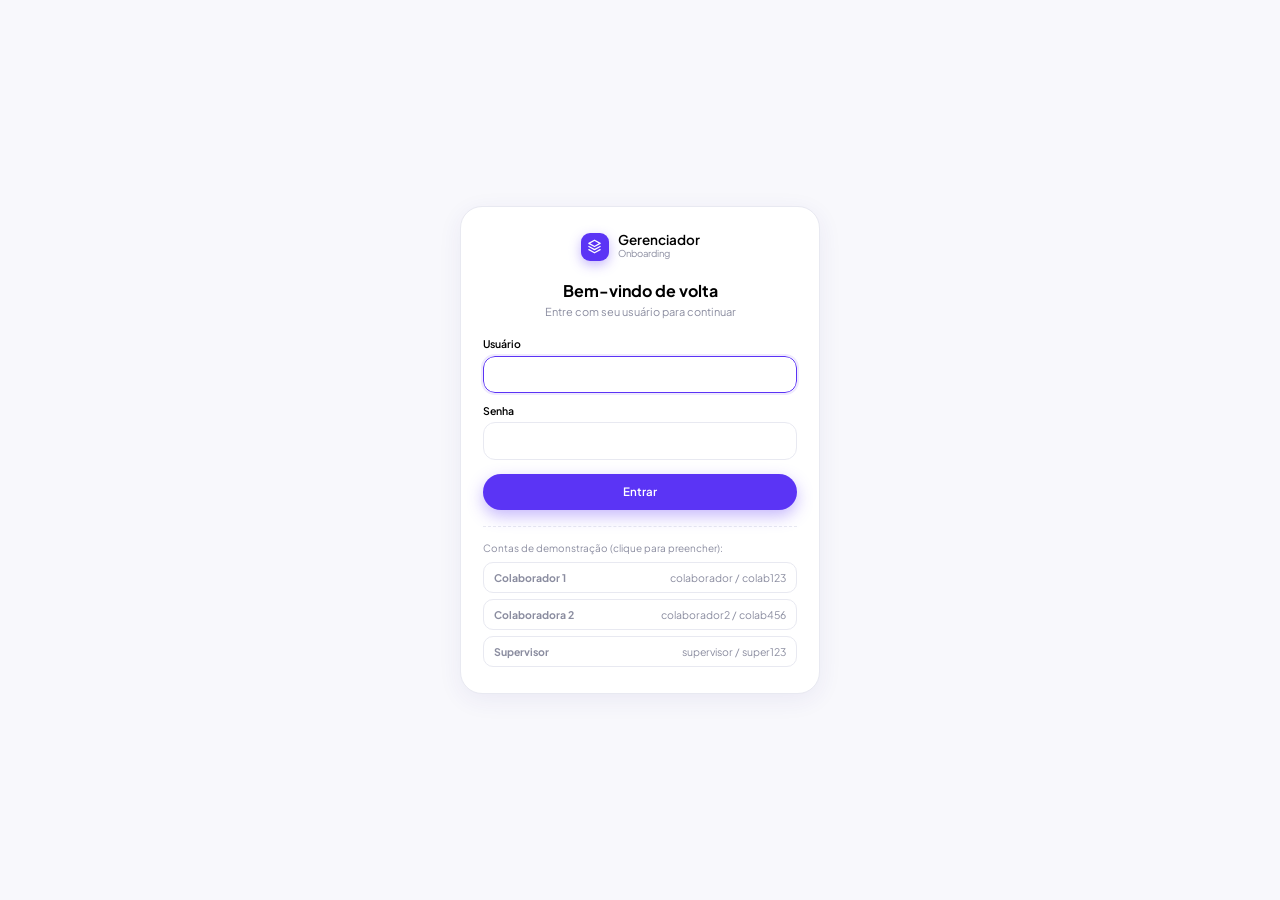
==== commit c569d41d: "adição do blog, do botao de sos e alteraçoes realizadas no game" ====
--- a/index.html
+++ b/index.html
@@ -43,6 +43,7 @@
     <symbol id="i-plane" viewBox="0 0 24 24"><path d="m22 2-7 20-4-9-9-4Z"/><path d="M22 2 11 13"/></symbol>
     <symbol id="i-gamepad" viewBox="0 0 24 24"><path d="M6 12h4M8 10v4"/><path d="M15 13h.01M18 11h.01"/><rect x="2" y="6" width="20" height="12" rx="5"/></symbol>
     <symbol id="i-logout" viewBox="0 0 24 24"><path d="M9 21H5a2 2 0 0 1-2-2V5a2 2 0 0 1 2-2h4"/><path d="m16 17 5-5-5-5"/><path d="M21 12H9"/></symbol>
+    <symbol id="i-life" viewBox="0 0 24 24"><circle cx="12" cy="12" r="9"/><circle cx="12" cy="12" r="3.5"/><path d="m5.6 5.6 3.9 3.9M14.5 14.5l3.9 3.9M18.4 5.6l-3.9 3.9M9.5 14.5l-3.9 3.9"/></symbol>
     <symbol id="i-expand" viewBox="0 0 24 24"><path d="M15 3h6v6M9 21H3v-6M21 3l-7 7M3 21l7-7"/></symbol>
   </defs>
 </svg>
@@ -69,6 +70,7 @@
     <button class="tab" type="button" data-aba="analises"><svg class="ico"><use href="#i-chart"/></svg> Análises</button>
     <button class="tab" type="button" data-aba="ia"><svg class="ico"><use href="#i-chat"/></svg> IA</button>
     <button class="tab" type="button" data-aba="jogo"><svg class="ico"><use href="#i-gamepad"/></svg> Onboarding</button>
+    <button class="tab" type="button" data-aba="blog"><svg class="ico"><use href="#i-heart"/></svg> Blog</button>
   </nav>
 
   <!-- ========== ITENS ========== -->
@@ -139,6 +141,22 @@
       <div class="game-strip" id="jogo-strip"></div>
       <div class="game-box"><iframe id="jogo-frame" title="Jogo de onboarding" allow="fullscreen"></iframe></div>
       <p class="game-help">Setas ou A/D: andar · Espaço: pular · E: interagir · Enter: avançar diálogos</p>
+    </div>
+  </section>
+
+  <!-- ========== BLOG ========== -->
+  <section id="aba-blog" class="aba">
+    <div class="blog">
+      <div class="blog-intro">
+        <h2>Blog da turma 💬</h2>
+        <p>Um espaço para os estagiários trocarem como foi o dia a dia. Leia, curta, comente e conte o seu também!</p>
+      </div>
+      <form class="card blog-novo" id="blog-form" autocomplete="off">
+        <input id="blog-titulo" maxlength="80" placeholder="Título do seu post" required>
+        <textarea id="blog-texto" rows="3" maxlength="500" placeholder="Como foi o seu dia hoje?" required></textarea>
+        <div class="blog-novo-f"><small>Publicando como <b id="blog-autor"></b></small><button class="btn-primary" type="submit">Publicar</button></div>
+      </form>
+      <div id="blog-lista"></div>
     </div>
   </section>
 
@@ -277,6 +295,11 @@
   <!-- Tela 3: conversa -->
   <div class="tela chat" data-tela="chat">
     <div class="chat-msgs" id="assist-msgs" aria-live="polite"></div>
+    <div class="sos-box">
+      <p>Caso ainda tenha dúvidas, sinta-se à vontade de chamar seu supervisor!</p>
+      <button type="button" class="sos-btn" id="sos-btn"><svg class="ico"><use href="#i-life"/></svg> SOS</button>
+      <small class="sos-ok" id="sos-ok" hidden>Pedido enviado! Seu supervisor foi avisado. 💜</small>
+    </div>
     <form class="assist-form" id="assist-form" autocomplete="off">
       <input id="assist-input" type="text" placeholder="Digite sua mensagem..." maxlength="300">
       <button class="enviar" aria-label="Enviar"><svg class="ico"><use href="#i-plane"/></svg></button>
--- a/style.css
+++ b/style.css
@@ -23,19 +23,18 @@
 * { box-sizing: border-box; }
 html { -webkit-text-size-adjust: 100%; }
 body {
- 
+  margin: 0;
+  min-height: 100vh;
   font: 400 13px/1.45 "Plus Jakarta Sans", system-ui, -apple-system, "Segoe UI", sans-serif;
-  background: linear-gradient(180deg, #dfd0f6 0%, #F5F0FF 45%, #FFFFFF 100%);
+  background: var(--bg);
 }
 h1, h2, h3, p { margin: 0; }
 a { color: inherit; text-decoration: none; }
 button, input, select, textarea { font: inherit; color: inherit; }
 button { cursor: pointer; }
 
-.wrap { width: min(100% - 32px, 640px); margin-inline: auto; }
-@media (min-width: 900px) { .wrap { width: min(100% - 48px, 640px); } }
-@media (min-width: 1000px) { .wrap { width: 640px; } }
-main.wrap { padding-bottom: 110px; }
+.wrap { width: min(100% - 48px, 1120px); margin-inline: auto; }
+main.wrap { padding-bottom: 56px; }
 
 .ico { width: 15px; height: 15px; fill: none; stroke: currentColor; stroke-width: 2; stroke-linecap: round; stroke-linejoin: round; flex: none; }
 
@@ -62,8 +61,8 @@
 /* ---------- cards de métricas (Itens) ---------- */
 .stat-grid { display: grid; grid-template-columns: repeat(2, 1fr); gap: 12px; margin-bottom: 16px; }
 @media (min-width: 560px) { .stat-grid { grid-template-columns: repeat(4, 1fr); } }
-.stat-card { position: relative; overflow: hidden; background: linear-gradient(180deg, #f1edff 0, #fff 55%); border-radius: var(--radius); padding: 14px 12px; box-shadow: var(--shadow); min-height: 120px; }
-.stat-card::before { content: ""; position: absolute; inset: 0; background: radial-gradient(circle at 80% -10%, rgba(120,90,255,.16), transparent 55%); pointer-events: none; }
+.stat-card { position: relative; overflow: hidden; background: #fff; border-radius: var(--radius); padding: 14px 12px; box-shadow: var(--shadow); min-height: 120px; }
+.stat-card::before { content: ""; position: absolute; inset: 0; background: radial-gradient(circle at 80% -10%, rgba(120,90,255,.045), transparent 55%); pointer-events: none; }
 .stat-head { position: relative; display: flex; align-items: center; gap: 6px; }
 .stat-ico { width: 24px; height: 24px; border-radius: 50%; display: inline-grid; place-items: center; flex: none; }
 .stat-ico.violet { background: var(--brand-soft); color: var(--brand); }
@@ -120,6 +119,12 @@
 .pr-urgente { background: var(--red-soft); color: var(--red); }
 .cat-pessoal { background: var(--brand-soft); color: var(--brand); }
 
+@media (max-width: 560px) {
+  .wrap { width: calc(100% - 28px); }
+  .tabs { max-width: 100%; overflow-x: auto; }
+  .tab { padding-inline: 12px; }
+}
+
 .menu { position: relative; }
 .menu summary { list-style: none; width: 26px; height: 26px; border-radius: 8px; display: grid; place-items: center; color: var(--muted); cursor: pointer; }
 .menu summary::-webkit-details-marker { display: none; }
--- a/plataforma.css
+++ b/plataforma.css
@@ -66,3 +66,45 @@
 .tarefa h4 { margin: 0; font-size: 11.5px; } .tarefa.feita h4 { text-decoration: line-through; color: var(--muted); }
 .tarefa p { color: var(--muted); font-size: 10.5px; margin: 2px 0 6px; }
 .tarefa .tags { display: flex; gap: 5px; flex-wrap: wrap; }
+
+/* SOS no assistente */
+.sos-box { padding: 10px 12px 4px; background: #fff; border-top: 1px solid #e3e8ea; text-align: center; }
+.sos-box p { margin: 0 0 8px; font-size: 11.5px; line-height: 1.4; color: #3b4a50; }
+.sos-btn { display: inline-flex; align-items: center; justify-content: center; gap: 6px; width: 100%; padding: 9px; border: 0; border-radius: 10px; background: var(--red); color: #fff; font: inherit; font-size: 13px; font-weight: 700; letter-spacing: .06em; cursor: pointer; }
+.sos-btn:hover { filter: brightness(.92); }
+.sos-btn:disabled { background: #d7dce0; color: #8d979d; cursor: default; filter: none; }
+.sos-btn .ico { width: 15px; height: 15px; }
+.sos-ok { display: block; margin-top: 6px; color: var(--green); font-size: 10.5px; font-weight: 600; }
+.sos-ok[hidden] { display: none; }
+
+/* blog */
+.blog { width: min(100%, 680px); margin-inline: auto; }
+.blog-intro { text-align: center; margin-bottom: 14px; }
+.blog-intro h2 { font-size: 16px; margin: 0 0 4px; }
+.blog-intro p { margin: 0; color: var(--muted); font-size: 11.5px; }
+.blog-novo { padding: 14px; margin-bottom: 14px; display: grid; gap: 8px; }
+.blog-novo input, .blog-novo textarea, .post-form input { width: 100%; padding: 9px 12px; border: 1px solid var(--line); border-radius: 12px; background: #fff; font: inherit; font-size: 12px; resize: vertical; }
+.blog-novo input:focus, .blog-novo textarea:focus, .post-form input:focus { outline: 2px solid var(--brand-soft); border-color: var(--brand); }
+.blog-novo-f { display: flex; justify-content: space-between; align-items: center; gap: 10px; }
+.blog-novo-f small { color: var(--muted); font-size: 10.5px; }
+.post { padding: 16px; margin-bottom: 14px; }
+.post-h { display: flex; align-items: center; gap: 10px; margin-bottom: 10px; }
+.post-av { width: 36px; height: 36px; border-radius: 50%; display: grid; place-items: center; flex: none; font-weight: 700; font-size: 12px; color: #fff; }
+.post-h b { display: block; font-size: 12px; } .post-h small { color: var(--muted); font-size: 10px; }
+.post h3 { margin: 0 0 6px; font-size: 13.5px; }
+.post > p { margin: 0 0 12px; font-size: 12px; line-height: 1.6; color: #3c3d52; white-space: pre-wrap; overflow-wrap: anywhere; }
+.post-acoes { display: flex; gap: 8px; padding-top: 10px; border-top: 1px solid var(--line); }
+.post-acoes button { display: inline-flex; align-items: center; gap: 5px; padding: 5px 12px; border: 1px solid var(--line); border-radius: 999px; background: #fff; font: inherit; font-size: 10.5px; font-weight: 600; color: #5b5d70; cursor: pointer; }
+.post-acoes button:hover { border-color: var(--brand); color: var(--brand); }
+.post-acoes button.on { background: var(--brand-soft); border-color: var(--brand); color: var(--brand); }
+.post-acoes .ico { width: 13px; height: 13px; }
+.coments { margin-top: 10px; display: grid; gap: 8px; }
+.coment { display: flex; gap: 8px; align-items: flex-start; }
+.coment .post-av { width: 26px; height: 26px; font-size: 9.5px; }
+.coment-b { background: #f4f3fb; border-radius: 12px; padding: 7px 11px; font-size: 11.5px; line-height: 1.45; overflow-wrap: anywhere; }
+.coment-b b { font-size: 10.5px; display: block; }
+.post-form { display: flex; gap: 6px; margin-top: 10px; }
+.post-form .btn-ghost { flex: none; }
+
+.sos-alerta { display: grid; gap: 6px; margin-bottom: 14px; padding: 10px 14px; border: 1px solid var(--red); border-radius: 16px; background: var(--red-soft); font-size: 11.5px; }
+.sos-alerta > div { display: flex; flex-wrap: wrap; align-items: center; justify-content: space-between; gap: 8px; }
